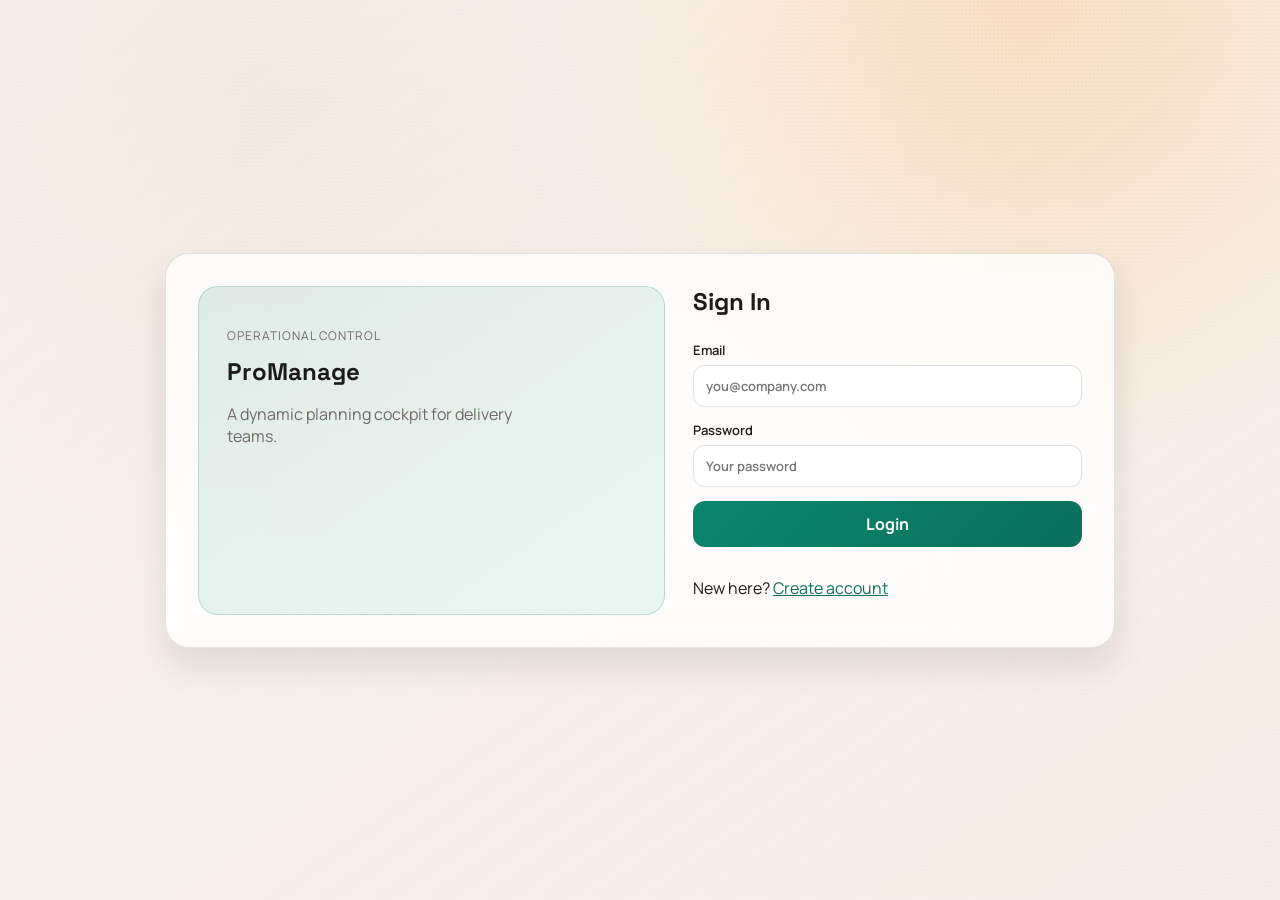
==== src/main/resources/public/index.html @ 9f4db066 "Step 1: Setup Environment - Compile: N/A Installed Maven 3.9.15 for upgrade execution. Verified JDK " ====
<!DOCTYPE html>
<html lang="en">
<head>
    <meta charset="UTF-8">
    <meta name="viewport" content="width=device-width, initial-scale=1.0">
    <title>ProManage Workspace</title>
    <link rel="preconnect" href="https://fonts.googleapis.com">
    <link rel="preconnect" href="https://fonts.gstatic.com" crossorigin>
    <link href="https://fonts.googleapis.com/css2?family=Space+Grotesk:wght@400;500;600;700&family=Manrope:wght@400;500;600;700&display=swap" rel="stylesheet">
    <link rel="stylesheet" href="assets/css/styles.css">
</head>
<body>
<div class="bg-layer"></div>
<div class="grain"></div>

<div id="app-root">
    <section id="auth-view" class="auth-view hidden">
        <div class="auth-panel reveal">
            <div class="brand-block">
                <p class="eyebrow">Operational Control</p>
                <h1>ProManage</h1>
                <p class="subtitle">A dynamic planning cockpit for delivery teams.</p>
            </div>

            <div id="auth-error" class="inline-error hidden"></div>

            <form id="login-form" class="auth-form">
                <h2>Sign In</h2>
                <label>Email
                    <input type="email" name="email" placeholder="you@company.com" required>
                </label>
                <label>Password
                    <input type="password" name="password" placeholder="Your password" minlength="6" required>
                </label>
                <button type="submit" class="btn-primary">Login</button>
                <p>New here? <button type="button" class="link-button" id="show-signup">Create account</button></p>
            </form>

            <form id="signup-form" class="auth-form hidden">
                <h2>Create Account</h2>
                <label>Name
                    <input type="text" name="name" placeholder="Ariana Patel" required>
                </label>
                <label>Email
                    <input type="email" name="email" placeholder="you@company.com" required>
                </label>
                <label>Password
                    <input type="password" name="password" placeholder="At least 6 characters" minlength="6" required>
                </label>
                <button type="submit" class="btn-primary">Sign Up</button>
                <p>Already have access? <button type="button" class="link-button" id="show-login">Back to login</button></p>
            </form>
        </div>
    </section>

    <section id="workspace-view" class="workspace-view hidden">
        <aside class="sidebar reveal">
            <div class="logo-wrap">
                <div class="logo-badge">PM</div>
                <div>
                    <h2>ProManage</h2>
                    <p>Task command center</p>
                </div>
            </div>
            <nav class="menu" id="sidebar-menu">
                <button class="menu-item active" data-section="dashboard">Dashboard</button>
                <button class="menu-item" data-section="tasks">Tasks</button>
                <button class="menu-item" data-section="profile">Profile</button>
                <button class="menu-item danger" data-action="logout">Logout</button>
            </nav>
            <div class="sidebar-foot">
                <p>Plan boldly, execute calmly.</p>
            </div>
        </aside>

        <main class="content-area">
            <header class="topbar reveal">
                <div>
                    <h1 id="view-title">Dashboard</h1>
                    <p id="view-subtitle">Realtime project pulse and priorities</p>
                </div>
                <div class="topbar-actions">
                    <label class="search-wrap">
                        <input type="search" id="global-search" placeholder="Search tasks by title or description">
                    </label>
                    <button class="icon-btn" id="notification-btn" aria-label="Notifications">
                        <span>Alerts</span>
                        <strong id="notif-count">0</strong>
                    </button>
                    <div class="user-chip" id="user-chip">Guest</div>
                </div>
            </header>

            <section id="dashboard-section" class="view-section">
                <div id="stats-grid" class="stats-grid"></div>
                <div class="panel">
                    <div class="panel-head">
                        <h3>Revenue Trend</h3>
                    </div>
                    <div id="revenue-trend" class="trend-list"></div>
                </div>
            </section>

            <section id="tasks-section" class="view-section hidden">
                <div class="tasks-head">
                    <div class="filter-row">
                        <select id="filter-status">
                            <option value="">All Status</option>
                            <option value="todo">To-Do</option>
                            <option value="in_progress">In Progress</option>
                            <option value="completed">Completed</option>
                        </select>
                        <select id="filter-priority">
                            <option value="">All Priority</option>
                            <option value="low">Low</option>
                            <option value="medium">Medium</option>
                            <option value="high">High</option>
                        </select>
                        <input type="date" id="filter-from" aria-label="From date">
                        <input type="date" id="filter-to" aria-label="To date">
                        <button id="clear-filters" class="btn-ghost">Reset</button>
                    </div>
                    <button id="new-task-btn" class="btn-primary">Create Task</button>
                </div>

                <div id="task-board" class="task-board">
                    <div class="board-column" data-status="todo">
                        <h3>To-Do</h3>
                        <div class="drop-zone" id="col-todo"></div>
                    </div>
                    <div class="board-column" data-status="in_progress">
                        <h3>In Progress</h3>
                        <div class="drop-zone" id="col-in_progress"></div>
                    </div>
                    <div class="board-column" data-status="completed">
                        <h3>Completed</h3>
                        <div class="drop-zone" id="col-completed"></div>
                    </div>
                </div>
                <div id="tasks-empty" class="empty-state hidden">
                    <h3>No tasks found</h3>
                    <p>Create one to start planning your week.</p>
                </div>
                <div id="tasks-error" class="error-state hidden"></div>
            </section>

            <section id="profile-section" class="view-section hidden">
                <div class="panel profile-card">
                    <h3>Profile</h3>
                    <p id="profile-name">Name</p>
                    <p id="profile-email">Email</p>
                    <p class="muted">Authenticated via secure token session.</p>
                </div>
            </section>
        </main>
    </section>
</div>

<div id="task-modal" class="modal hidden" role="dialog" aria-modal="true">
    <div class="modal-card">
        <h3 id="task-modal-title">Create Task</h3>
        <form id="task-form" class="task-form">
            <input type="hidden" name="id">
            <label>Title
                <input type="text" name="title" required>
            </label>
            <label>Description
                <textarea name="description" rows="3" placeholder="What needs to happen?"></textarea>
            </label>
            <div class="form-grid">
                <label>Status
                    <select name="status" required>
                        <option value="todo">To-Do</option>
                        <option value="in_progress">In Progress</option>
                        <option value="completed">Completed</option>
                    </select>
                </label>
                <label>Priority
                    <select name="priority" required>
                        <option value="low">Low</option>
                        <option value="medium" selected>Medium</option>
                        <option value="high">High</option>
                    </select>
                </label>
                <label>Due Date
                    <input type="date" name="dueDate" required>
                </label>
                <label>Revenue
                    <input type="number" name="revenue" min="1" step="1" placeholder="40000" required>
                </label>
            </div>
            <div class="modal-actions">
                <button type="button" class="btn-ghost" id="close-task-modal">Cancel</button>
                <button type="submit" class="btn-primary" id="save-task-btn">Save Task</button>
            </div>
        </form>
    </div>
</div>

<div id="delete-modal" class="modal hidden" role="dialog" aria-modal="true">
    <div class="modal-card compact">
        <h3>Delete task?</h3>
        <p>This action cannot be undone.</p>
        <div class="modal-actions">
            <button id="cancel-delete" class="btn-ghost">Cancel</button>
            <button id="confirm-delete" class="btn-danger">Delete</button>
        </div>
    </div>
</div>

<div id="loading-overlay" class="loading-overlay hidden">
    <div class="spinner"></div>
</div>

<div id="toast-host" class="toast-host"></div>

<script type="module" src="assets/js/app.js"></script>
</body>
</html>
---- src/main/resources/public/assets/css/styles.css ----
:root {
    --bg-0: #f6efe9;
    --bg-1: #f0e3d7;
    --panel: rgba(255, 255, 255, 0.78);
    --line: rgba(33, 28, 25, 0.12);
    --text: #1c1b1a;
    --muted: #6f6a65;
    --accent: #0e7a64;
    --accent-soft: #c7f2e8;
    --danger: #c0392b;
    --warning: #cc8f00;
    --shadow: 0 18px 35px rgba(24, 20, 17, 0.1);
}

* {
    box-sizing: border-box;
}

body {
    margin: 0;
    color: var(--text);
    background: radial-gradient(circle at 20% 10%, var(--bg-1), transparent 40%),
    radial-gradient(circle at 80% 0%, #f7d9b6, transparent 35%),
    var(--bg-0);
    font-family: Manrope, Segoe UI, sans-serif;
    min-height: 100vh;
}

.bg-layer {
    position: fixed;
    inset: 0;
    pointer-events: none;
    background: linear-gradient(145deg, rgba(255, 255, 255, 0.28), rgba(245, 228, 210, 0.1));
}

.grain {
    position: fixed;
    inset: 0;
    pointer-events: none;
    opacity: 0.18;
    background-image: radial-gradient(circle, #000 1px, transparent 1px);
    background-size: 4px 4px;
    mix-blend-mode: soft-light;
}

.hidden {
    display: none !important;
}

#app-root {
    position: relative;
    z-index: 2;
}

.auth-view {
    min-height: 100vh;
    display: grid;
    place-items: center;
    padding: 24px;
}

.auth-panel {
    width: min(950px, 100%);
    display: grid;
    grid-template-columns: 1.2fr 1fr;
    gap: 28px;
    background: var(--panel);
    border: 1px solid var(--line);
    border-radius: 24px;
    box-shadow: var(--shadow);
    backdrop-filter: blur(14px);
    padding: 32px;
}

.brand-block {
    padding: 28px;
    border-radius: 20px;
    background: linear-gradient(145deg, rgba(14, 122, 100, 0.12), rgba(206, 238, 231, 0.4));
    border: 1px solid rgba(14, 122, 100, 0.2);
}

.eyebrow {
    letter-spacing: 0.08em;
    text-transform: uppercase;
    font-size: 12px;
    color: var(--muted);
}

h1, h2, h3 {
    margin-top: 0;
    margin-bottom: 10px;
    font-family: "Space Grotesk", Segoe UI, sans-serif;
}

.subtitle {
    color: var(--muted);
    max-width: 32ch;
}

.auth-form {
    display: flex;
    flex-direction: column;
    gap: 14px;
}

.auth-form label,
.task-form label {
    display: flex;
    flex-direction: column;
    gap: 6px;
    font-size: 13px;
    font-weight: 600;
}

input, textarea, select {
    border: 1px solid var(--line);
    border-radius: 12px;
    padding: 11px 12px;
    font: inherit;
    background: #fff;
    transition: border-color 160ms ease, box-shadow 160ms ease;
}

input:focus,
textarea:focus,
select:focus {
    outline: none;
    border-color: var(--accent);
    box-shadow: 0 0 0 3px rgba(14, 122, 100, 0.16);
}

.btn-primary,
.btn-ghost,
.btn-danger,
.icon-btn,
.link-button,
.menu-item {
    cursor: pointer;
    font: inherit;
    border: 0;
}

.btn-primary {
    background: linear-gradient(135deg, #0a876d, #0b6f5b);
    color: #fff;
    padding: 12px 16px;
    border-radius: 12px;
    font-weight: 700;
}

.btn-ghost {
    background: rgba(255, 255, 255, 0.85);
    color: var(--text);
    border: 1px solid var(--line);
    border-radius: 12px;
    padding: 11px 14px;
}

.btn-danger {
    background: linear-gradient(145deg, #ca3b2a, #a72f22);
    color: #fff;
    border-radius: 12px;
    padding: 11px 14px;
}

.link-button {
    background: transparent;
    color: #0b6f5b;
    text-decoration: underline;
    padding: 0;
}

.inline-error {
    border: 1px solid rgba(192, 57, 43, 0.26);
    background: rgba(192, 57, 43, 0.08);
    color: #91281f;
    padding: 10px;
    border-radius: 12px;
    margin-bottom: 10px;
}

.workspace-view {
    display: grid;
    grid-template-columns: 260px 1fr;
    min-height: 100vh;
}

.sidebar {
    border-right: 1px solid var(--line);
    background: rgba(255, 255, 255, 0.74);
    backdrop-filter: blur(16px);
    padding: 24px;
    display: flex;
    flex-direction: column;
    gap: 20px;
}

.logo-wrap {
    display: flex;
    align-items: center;
    gap: 12px;
}

.logo-badge {
    width: 46px;
    height: 46px;
    border-radius: 14px;
    background: linear-gradient(140deg, #0f856c, #0a5b4b);
    color: #fff;
    display: grid;
    place-items: center;
    font-weight: 700;
    font-family: "Space Grotesk", sans-serif;
}

.logo-wrap p {
    margin: 0;
    color: var(--muted);
    font-size: 13px;
}

.menu {
    display: flex;
    flex-direction: column;
    gap: 8px;
}

.menu-item {
    text-align: left;
    border-radius: 12px;
    padding: 11px 12px;
    background: transparent;
    color: var(--text);
}

.menu-item.active {
    background: rgba(14, 122, 100, 0.12);
    color: #064d3e;
    font-weight: 700;
}

.menu-item.danger {
    margin-top: 10px;
    color: #b63d30;
}

.sidebar-foot {
    margin-top: auto;
    color: var(--muted);
    font-size: 13px;
}

.content-area {
    padding: 24px;
    display: flex;
    flex-direction: column;
    gap: 20px;
}

.topbar {
    display: flex;
    justify-content: space-between;
    gap: 12px;
    align-items: center;
}

.topbar p {
    margin: 0;
    color: var(--muted);
}

.topbar-actions {
    display: flex;
    gap: 10px;
    align-items: center;
}

.search-wrap input {
    min-width: 280px;
}

.icon-btn {
    border-radius: 12px;
    background: #fff;
    border: 1px solid var(--line);
    display: flex;
    align-items: center;
    gap: 8px;
    padding: 10px 12px;
}

.icon-btn strong {
    display: inline-grid;
    place-items: center;
    background: #f7ebde;
    min-width: 26px;
    min-height: 26px;
    border-radius: 20px;
    font-size: 12px;
}

.user-chip {
    border-radius: 100px;
    padding: 10px 14px;
    background: #fff;
    border: 1px solid var(--line);
    font-weight: 700;
}

.stats-grid {
    display: grid;
    grid-template-columns: repeat(auto-fit, minmax(160px, 1fr));
    gap: 12px;
}

.stat-card {
    border: 1px solid var(--line);
    border-radius: 16px;
    background: #fff;
    padding: 15px;
    box-shadow: 0 4px 18px rgba(20, 18, 17, 0.05);
    animation: slideIn 260ms ease;
}

.stat-card p {
    margin: 0;
    font-size: 12px;
    text-transform: uppercase;
    letter-spacing: 0.05em;
    color: var(--muted);
}

.stat-card h3 {
    margin: 8px 0 0;
    font-size: 24px;
}

.panel {
    border: 1px solid var(--line);
    border-radius: 16px;
    background: var(--panel);
    backdrop-filter: blur(12px);
    padding: 16px;
}

.panel-head {
    display: flex;
    justify-content: space-between;
    align-items: center;
}

.trend-list {
    display: grid;
    grid-template-columns: repeat(auto-fit, minmax(140px, 1fr));
    gap: 10px;
}

.trend-item {
    background: #fff;
    border: 1px solid var(--line);
    border-radius: 12px;
    padding: 12px;
}

.tasks-head {
    display: flex;
    justify-content: space-between;
    gap: 12px;
    align-items: center;
    margin-bottom: 12px;
}

.filter-row {
    display: flex;
    flex-wrap: wrap;
    gap: 8px;
}

.filter-row select,
.filter-row input {
    min-width: 130px;
}

.task-board {
    display: grid;
    grid-template-columns: repeat(3, minmax(0, 1fr));
    gap: 12px;
}

.board-column {
    background: rgba(255, 255, 255, 0.58);
    border: 1px solid var(--line);
    border-radius: 14px;
    padding: 10px;
    min-height: 420px;
}

.board-column h3 {
    margin-bottom: 10px;
}

.drop-zone {
    min-height: 350px;
    display: flex;
    flex-direction: column;
    gap: 10px;
}

.drop-zone.drag-over {
    border-radius: 12px;
    outline: 2px dashed rgba(14, 122, 100, 0.35);
    background: rgba(199, 242, 232, 0.35);
}

.task-card {
    border: 1px solid var(--line);
    border-radius: 14px;
    background: #fff;
    padding: 12px;
    display: flex;
    flex-direction: column;
    gap: 10px;
    box-shadow: 0 8px 22px rgba(31, 28, 25, 0.08);
    animation: fadeUp 220ms ease;
}

.task-card h4 {
    margin: 0;
    font-family: "Space Grotesk", sans-serif;
    font-size: 16px;
}

.task-meta {
    display: flex;
    flex-wrap: wrap;
    gap: 8px;
}

.pill {
    border-radius: 100px;
    padding: 5px 9px;
    font-size: 12px;
    font-weight: 700;
    text-transform: capitalize;
}

.pill.priority-low {
    background: #e6f1ff;
    color: #1c5ea4;
}

.pill.priority-medium {
    background: #fff4d8;
    color: #8a5d00;
}

.pill.priority-high {
    background: #ffe4e1;
    color: #9f2f24;
}

.task-actions {
    display: flex;
    justify-content: space-between;
    align-items: center;
    gap: 8px;
}

.task-actions button {
    background: transparent;
    border: 1px solid var(--line);
    border-radius: 10px;
    padding: 7px 10px;
}

.task-actions .danger {
    color: #9f2f24;
}

.empty-state,
.error-state {
    border: 1px dashed var(--line);
    border-radius: 14px;
    padding: 26px;
    text-align: center;
    margin-top: 16px;
    background: rgba(255, 255, 255, 0.7);
}

.error-state {
    color: #922f22;
}

.profile-card p {
    margin: 6px 0;
}

.muted {
    color: var(--muted);
}

.modal {
    position: fixed;
    inset: 0;
    background: rgba(24, 21, 19, 0.42);
    display: grid;
    place-items: center;
    padding: 18px;
    z-index: 25;
}

.modal-card {
    width: min(680px, 100%);
    max-height: 92vh;
    overflow: auto;
    background: #fff;
    border-radius: 20px;
    border: 1px solid var(--line);
    box-shadow: var(--shadow);
    padding: 18px;
    animation: scaleIn 180ms ease;
}

.modal-card.compact {
    width: min(420px, 100%);
}

.task-form {
    display: flex;
    flex-direction: column;
    gap: 12px;
}

.form-grid {
    display: grid;
    grid-template-columns: repeat(2, minmax(0, 1fr));
    gap: 10px;
}

.modal-actions {
    display: flex;
    justify-content: flex-end;
    gap: 8px;
}

.loading-overlay {
    position: fixed;
    inset: 0;
    z-index: 30;
    display: grid;
    place-items: center;
    background: rgba(255, 255, 255, 0.52);
    backdrop-filter: blur(5px);
}

.spinner {
    width: 48px;
    height: 48px;
    border: 4px solid rgba(12, 111, 92, 0.2);
    border-top-color: #0b6f5b;
    border-radius: 50%;
    animation: spin 900ms linear infinite;
}

.toast-host {
    position: fixed;
    right: 16px;
    bottom: 16px;
    z-index: 35;
    display: flex;
    flex-direction: column;
    gap: 8px;
}

.toast {
    min-width: 240px;
    max-width: 320px;
    background: #fff;
    border: 1px solid var(--line);
    border-left: 5px solid #0b6f5b;
    border-radius: 12px;
    padding: 10px 12px;
    box-shadow: 0 10px 24px rgba(26, 23, 21, 0.16);
    animation: slideToast 220ms ease;
}

.toast.error {
    border-left-color: #a32f22;
}

.reveal {
    animation: fadeUp 320ms ease;
}

@keyframes spin {
    to {
        transform: rotate(360deg);
    }
}

@keyframes fadeUp {
    from {
        opacity: 0;
        transform: translateY(10px);
    }

    to {
        opacity: 1;
        transform: translateY(0);
    }
}

@keyframes slideToast {
    from {
        opacity: 0;
        transform: translateX(12px);
    }

    to {
        opacity: 1;
        transform: translateX(0);
    }
}

@keyframes scaleIn {
    from {
        opacity: 0;
        transform: scale(0.96);
    }

    to {
        opacity: 1;
        transform: scale(1);
    }
}

@keyframes slideIn {
    from {
        opacity: 0;
        transform: translateX(-8px);
    }

    to {
        opacity: 1;
        transform: translateX(0);
    }
}

@media (max-width: 1060px) {
    .workspace-view {
        grid-template-columns: 1fr;
    }

    .sidebar {
        border-right: 0;
        border-bottom: 1px solid var(--line);
    }

    .search-wrap input {
        min-width: 180px;
    }

    .task-board {
        grid-template-columns: 1fr;
    }
}

@media (max-width: 780px) {
    .auth-panel {
        grid-template-columns: 1fr;
        padding: 16px;
    }

    .content-area {
        padding: 14px;
    }

    .topbar {
        flex-direction: column;
        align-items: stretch;
        gap: 10px;
    }

    .topbar-actions {
        flex-wrap: wrap;
    }

    .search-wrap input {
        width: 100%;
    }

    .form-grid {
        grid-template-columns: 1fr;
    }
}
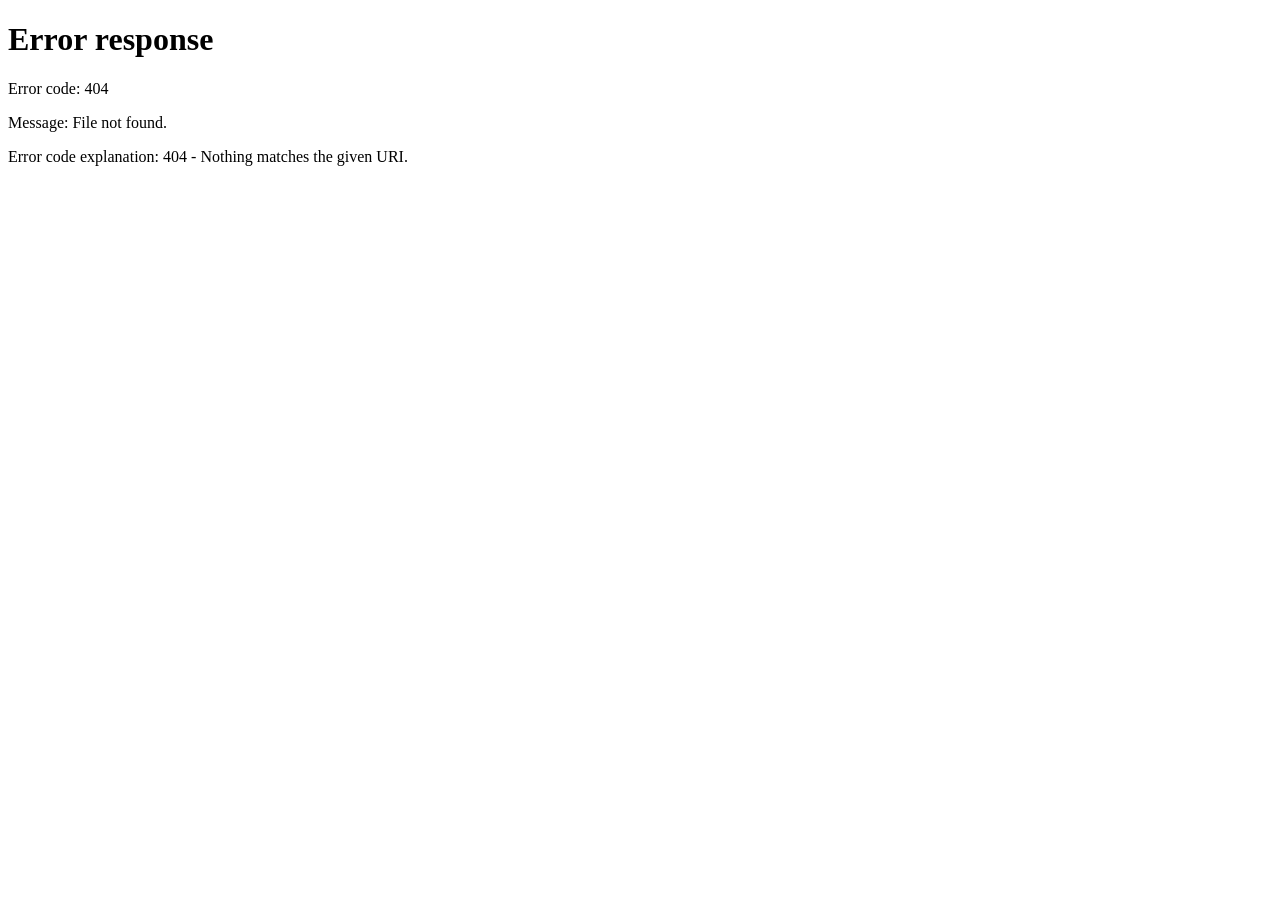
==== commit 153b6d9c: "feat: complete full-stack auth integration and dashboard data seeding" ====
--- a/src/main/resources/public/index.html
+++ b/src/main/resources/public/index.html
@@ -1,219 +1,23 @@
 <!DOCTYPE html>
 <html lang="en">
 <head>
-    <meta charset="UTF-8">
-    <meta name="viewport" content="width=device-width, initial-scale=1.0">
-    <title>ProManage Workspace</title>
-    <link rel="preconnect" href="https://fonts.googleapis.com">
-    <link rel="preconnect" href="https://fonts.gstatic.com" crossorigin>
-    <link href="https://fonts.googleapis.com/css2?family=Space+Grotesk:wght@400;500;600;700&family=Manrope:wght@400;500;600;700&display=swap" rel="stylesheet">
-    <link rel="stylesheet" href="assets/css/styles.css">
+  <meta charset="UTF-8">
+  <meta name="viewport" content="width=device-width, initial-scale=1.0">
+  <title>ProManage — Redirecting...</title>
+  <script>
+    // Redirect to the Stitch UI: login if no token, kanban if logged in
+    if (localStorage.getItem('pm_token')) {
+      window.location.replace('/dashboard.html');
+    } else {
+      window.location.replace('/login.html');
+    }
+  </script>
+  <style>
+    body { background: #0b1326; color: #dae2fd; font-family: Inter, sans-serif;
+           display: flex; align-items: center; justify-content: center; height: 100vh; margin: 0; }
+  </style>
 </head>
 <body>
-<div class="bg-layer"></div>
-<div class="grain"></div>
-
-<div id="app-root">
-    <section id="auth-view" class="auth-view hidden">
-        <div class="auth-panel reveal">
-            <div class="brand-block">
-                <p class="eyebrow">Operational Control</p>
-                <h1>ProManage</h1>
-                <p class="subtitle">A dynamic planning cockpit for delivery teams.</p>
-            </div>
-
-            <div id="auth-error" class="inline-error hidden"></div>
-
-            <form id="login-form" class="auth-form">
-                <h2>Sign In</h2>
-                <label>Email
-                    <input type="email" name="email" placeholder="you@company.com" required>
-                </label>
-                <label>Password
-                    <input type="password" name="password" placeholder="Your password" minlength="6" required>
-                </label>
-                <button type="submit" class="btn-primary">Login</button>
-                <p>New here? <button type="button" class="link-button" id="show-signup">Create account</button></p>
-            </form>
-
-            <form id="signup-form" class="auth-form hidden">
-                <h2>Create Account</h2>
-                <label>Name
-                    <input type="text" name="name" placeholder="Ariana Patel" required>
-                </label>
-                <label>Email
-                    <input type="email" name="email" placeholder="you@company.com" required>
-                </label>
-                <label>Password
-                    <input type="password" name="password" placeholder="At least 6 characters" minlength="6" required>
-                </label>
-                <button type="submit" class="btn-primary">Sign Up</button>
-                <p>Already have access? <button type="button" class="link-button" id="show-login">Back to login</button></p>
-            </form>
-        </div>
-    </section>
-
-    <section id="workspace-view" class="workspace-view hidden">
-        <aside class="sidebar reveal">
-            <div class="logo-wrap">
-                <div class="logo-badge">PM</div>
-                <div>
-                    <h2>ProManage</h2>
-                    <p>Task command center</p>
-                </div>
-            </div>
-            <nav class="menu" id="sidebar-menu">
-                <button class="menu-item active" data-section="dashboard">Dashboard</button>
-                <button class="menu-item" data-section="tasks">Tasks</button>
-                <button class="menu-item" data-section="profile">Profile</button>
-                <button class="menu-item danger" data-action="logout">Logout</button>
-            </nav>
-            <div class="sidebar-foot">
-                <p>Plan boldly, execute calmly.</p>
-            </div>
-        </aside>
-
-        <main class="content-area">
-            <header class="topbar reveal">
-                <div>
-                    <h1 id="view-title">Dashboard</h1>
-                    <p id="view-subtitle">Realtime project pulse and priorities</p>
-                </div>
-                <div class="topbar-actions">
-                    <label class="search-wrap">
-                        <input type="search" id="global-search" placeholder="Search tasks by title or description">
-                    </label>
-                    <button class="icon-btn" id="notification-btn" aria-label="Notifications">
-                        <span>Alerts</span>
-                        <strong id="notif-count">0</strong>
-                    </button>
-                    <div class="user-chip" id="user-chip">Guest</div>
-                </div>
-            </header>
-
-            <section id="dashboard-section" class="view-section">
-                <div id="stats-grid" class="stats-grid"></div>
-                <div class="panel">
-                    <div class="panel-head">
-                        <h3>Revenue Trend</h3>
-                    </div>
-                    <div id="revenue-trend" class="trend-list"></div>
-                </div>
-            </section>
-
-            <section id="tasks-section" class="view-section hidden">
-                <div class="tasks-head">
-                    <div class="filter-row">
-                        <select id="filter-status">
-                            <option value="">All Status</option>
-                            <option value="todo">To-Do</option>
-                            <option value="in_progress">In Progress</option>
-                            <option value="completed">Completed</option>
-                        </select>
-                        <select id="filter-priority">
-                            <option value="">All Priority</option>
-                            <option value="low">Low</option>
-                            <option value="medium">Medium</option>
-                            <option value="high">High</option>
-                        </select>
-                        <input type="date" id="filter-from" aria-label="From date">
-                        <input type="date" id="filter-to" aria-label="To date">
-                        <button id="clear-filters" class="btn-ghost">Reset</button>
-                    </div>
-                    <button id="new-task-btn" class="btn-primary">Create Task</button>
-                </div>
-
-                <div id="task-board" class="task-board">
-                    <div class="board-column" data-status="todo">
-                        <h3>To-Do</h3>
-                        <div class="drop-zone" id="col-todo"></div>
-                    </div>
-                    <div class="board-column" data-status="in_progress">
-                        <h3>In Progress</h3>
-                        <div class="drop-zone" id="col-in_progress"></div>
-                    </div>
-                    <div class="board-column" data-status="completed">
-                        <h3>Completed</h3>
-                        <div class="drop-zone" id="col-completed"></div>
-                    </div>
-                </div>
-                <div id="tasks-empty" class="empty-state hidden">
-                    <h3>No tasks found</h3>
-                    <p>Create one to start planning your week.</p>
-                </div>
-                <div id="tasks-error" class="error-state hidden"></div>
-            </section>
-
-            <section id="profile-section" class="view-section hidden">
-                <div class="panel profile-card">
-                    <h3>Profile</h3>
-                    <p id="profile-name">Name</p>
-                    <p id="profile-email">Email</p>
-                    <p class="muted">Authenticated via secure token session.</p>
-                </div>
-            </section>
-        </main>
-    </section>
-</div>
-
-<div id="task-modal" class="modal hidden" role="dialog" aria-modal="true">
-    <div class="modal-card">
-        <h3 id="task-modal-title">Create Task</h3>
-        <form id="task-form" class="task-form">
-            <input type="hidden" name="id">
-            <label>Title
-                <input type="text" name="title" required>
-            </label>
-            <label>Description
-                <textarea name="description" rows="3" placeholder="What needs to happen?"></textarea>
-            </label>
-            <div class="form-grid">
-                <label>Status
-                    <select name="status" required>
-                        <option value="todo">To-Do</option>
-                        <option value="in_progress">In Progress</option>
-                        <option value="completed">Completed</option>
-                    </select>
-                </label>
-                <label>Priority
-                    <select name="priority" required>
-                        <option value="low">Low</option>
-                        <option value="medium" selected>Medium</option>
-                        <option value="high">High</option>
-                    </select>
-                </label>
-                <label>Due Date
-                    <input type="date" name="dueDate" required>
-                </label>
-                <label>Revenue
-                    <input type="number" name="revenue" min="1" step="1" placeholder="40000" required>
-                </label>
-            </div>
-            <div class="modal-actions">
-                <button type="button" class="btn-ghost" id="close-task-modal">Cancel</button>
-                <button type="submit" class="btn-primary" id="save-task-btn">Save Task</button>
-            </div>
-        </form>
-    </div>
-</div>
-
-<div id="delete-modal" class="modal hidden" role="dialog" aria-modal="true">
-    <div class="modal-card compact">
-        <h3>Delete task?</h3>
-        <p>This action cannot be undone.</p>
-        <div class="modal-actions">
-            <button id="cancel-delete" class="btn-ghost">Cancel</button>
-            <button id="confirm-delete" class="btn-danger">Delete</button>
-        </div>
-    </div>
-</div>
-
-<div id="loading-overlay" class="loading-overlay hidden">
-    <div class="spinner"></div>
-</div>
-
-<div id="toast-host" class="toast-host"></div>
-
-<script type="module" src="assets/js/app.js"></script>
+  <p>Loading ProManage...</p>
 </body>
 </html>
